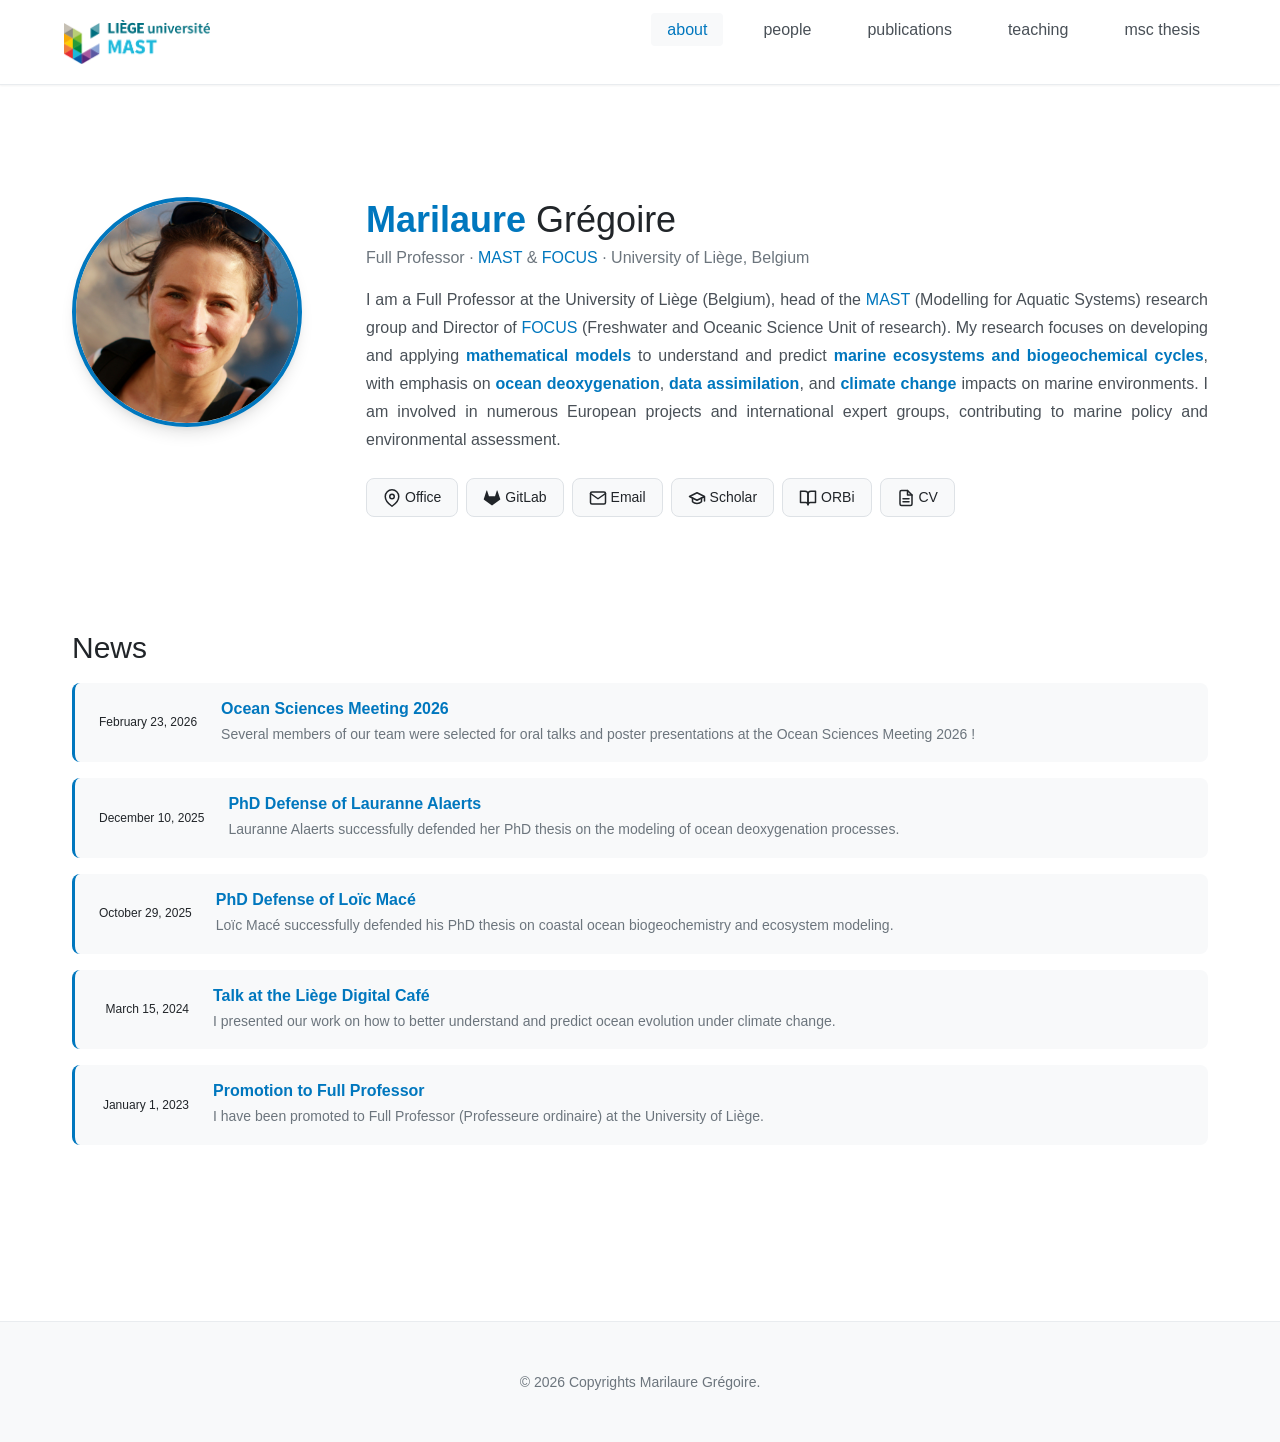
==== index.html @ 857de59a "🐠 Initialization !" ====
<!DOCTYPE html>
<html lang="en">
<head>
    <meta charset="UTF-8">
    <meta name="viewport" content="width=device-width, initial-scale=1.0">
    <meta name="description" content="Marilaure Grégoire - Full Professor at University of Liège, Director of MAST research group specializing in marine ecosystem modeling and ocean biogeochemistry.">
    <meta name="keywords" content="Marilaure Grégoire, MAST, ocean modeling, marine ecosystems, biogeochemistry, data assimilation, ULiège">
    <meta name="author" content="Marilaure Grégoire">

    <!-- Open Graph meta tags -->
    <meta property="og:title" content="Marilaure Grégoire - Marine Ecosystem Modeling">
    <meta property="og:description" content="Full Professor at University of Liège, Director of MAST research group">
    <meta property="og:type" content="website">
    <meta property="og:url" content="https://marilaure-gregoire.github.io">

    <title>Marilaure Grégoire - About</title>

    <!-- Stylesheet -->
    <link rel="stylesheet" href="css/main.css">
</head>
<body>
    <!-- Header & Navigation -->
    <header class="site-header">
        <nav class="nav-container">
            <a href="https://www.mast.uliege.be/" target="_blank" rel="noopener" class="nav-mast-link">
                <img src="../assets/mast.png" alt="MAST" class="nav-logo-mast">
            </a>
            <button class="mobile-menu-toggle" aria-label="Toggle navigation menu">☰</button>

            <ul class="nav-menu">
                <li><a href="index.html" class="active">about</a></li>
                <li><a href="pages/people.html">people</a></li>
                <li><a href="pages/publications.html">publications</a></li>
                <li><a href="pages/teaching.html">teaching</a></li>
                <li><a href="pages/thesis-topics.html">msc thesis</a></li>
            </ul>
        </nav>
    </header>

    <!-- Main Content -->
    <main class="main-content">
        <!-- Hero Section -->
        <section class="hero">
            <img src="assets/people/marilaure_gregoire.jpg"
                 alt="Marilaure Grégoire"
                 class="hero-image"
                 loading="lazy">

            <div class="hero-content">
                <h1 class="hero-title"><strong class="name-first">Marilaure</strong> Grégoire</h1>
                <p class="hero-subtitle">
                    Full Professor &middot;
                    <a href="https://www.mast.uliege.be/" target="_blank" rel="noopener">MAST</a>
                    &amp;
                    <a href="https://www.focus.uliege.be/" target="_blank" rel="noopener">FOCUS</a>
                    &middot; University of Liège, Belgium
                </p>

                <p class="hero-bio">
                    I am a Full Professor at the University of Liège (Belgium), head of the
                    <a href="https://www.mast.uliege.be/" target="_blank" rel="noopener">MAST</a>
                    (Modelling for Aquatic Systems) research group and Director of
                    <a href="https://www.focus.uliege.be/" target="_blank" rel="noopener">FOCUS</a>
                    (Freshwater and Oceanic Science Unit of research). My research focuses on
                    developing and applying <strong class="topic-highlight">mathematical models</strong> to understand and predict
                    <strong class="topic-highlight">marine ecosystems and biogeochemical cycles</strong>, with emphasis on
                    <strong class="topic-highlight">ocean deoxygenation</strong>,
                    <strong class="topic-highlight">data assimilation</strong>, and
                    <strong class="topic-highlight">climate change</strong> impacts on marine environments. I am
                    involved in numerous European projects and international expert groups,
                    contributing to marine policy and environmental assessment.
                </p>

                <div class="hero-links">
                    <a href="https://maps.app.goo.gl/ySG5SSZdLDBRMUTg8" target="_blank" rel="noopener">
                        <svg width="18" height="18" viewBox="0 0 24 24" fill="none" stroke="currentColor" stroke-width="2" stroke-linecap="round" stroke-linejoin="round" aria-hidden="true"><path d="M21 10c0 7-9 13-9 13s-9-6-9-13a9 9 0 0 1 18 0z"/><circle cx="12" cy="10" r="3"/></svg>
                        <span class="link-label">Office</span>
                    </a>
                    <a href="https://gitlab.uliege.be/especes/mast" target="_blank" rel="noopener">
                        <svg width="18" height="18" viewBox="0 0 24 24" fill="currentColor" aria-hidden="true"><path d="M22.65 14.39L12 22.13 1.35 14.39a.84.84 0 0 1-.3-.94l1.22-3.78 2.44-7.51A.42.42 0 0 1 4.82 2a.43.43 0 0 1 .58 0 .42.42 0 0 1 .11.18l2.44 7.49h8.1l2.44-7.51A.42.42 0 0 1 18.6 2a.43.43 0 0 1 .58 0 .42.42 0 0 1 .11.18l2.44 7.51L23 13.45a.84.84 0 0 1-.35.94z"/></svg>
                        <span class="link-label">GitLab</span>
                    </a>
                    <a href="mailto:mgregoire@uliege.be">
                        <svg width="18" height="18" viewBox="0 0 24 24" fill="none" stroke="currentColor" stroke-width="2" stroke-linecap="round" stroke-linejoin="round" aria-hidden="true"><path d="M4 4h16c1.1 0 2 .9 2 2v12c0 1.1-.9 2-2 2H4c-1.1 0-2-.9-2-2V6c0-1.1.9-2 2-2z"/><polyline points="22,6 12,13 2,6"/></svg>
                        <span class="link-label">Email</span>
                    </a>
                    <a href="https://scholar.google.com/citations?user=wizeNHcAAAAJ&hl=fr" target="_blank" rel="noopener">
                        <svg width="18" height="18" viewBox="0 0 24 24" fill="none" stroke="currentColor" stroke-width="2" stroke-linecap="round" stroke-linejoin="round" aria-hidden="true"><path d="M22 10v6M2 10l10-5 10 5-10 5z"/><path d="M6 12v5c3 3 9 3 12 0v-5"/></svg>
                        <span class="link-label">Scholar</span>
                    </a>
                    <a href="https://orbi.uliege.be/profile?uid=p001781" target="_blank" rel="noopener">
                        <svg width="18" height="18" viewBox="0 0 24 24" fill="none" stroke="currentColor" stroke-width="2" stroke-linecap="round" stroke-linejoin="round" aria-hidden="true"><path d="M2 3h6a4 4 0 0 1 4 4v14a3 3 0 0 0-3-3H2z"/><path d="M22 3h-6a4 4 0 0 0-4 4v14a3 3 0 0 1 3-3h7z"/></svg>
                        <span class="link-label">ORBi</span>
                    </a>
                    <a href="assets/cv.pdf" target="_blank">
                        <svg width="18" height="18" viewBox="0 0 24 24" fill="none" stroke="currentColor" stroke-width="2" stroke-linecap="round" stroke-linejoin="round" aria-hidden="true"><path d="M14 2H6a2 2 0 0 0-2 2v16a2 2 0 0 0 2 2h12a2 2 0 0 0 2-2V8z"/><polyline points="14 2 14 8 20 8"/><line x1="16" y1="13" x2="8" y2="13"/><line x1="16" y1="17" x2="8" y2="17"/></svg>
                        <span class="link-label">CV</span>
                    </a>
                </div>
            </div>
        </section>

        <!-- News Section -->
        <section id="news">
            <h2>News</h2>
            <ul class="news-list" id="news-list">
                <li class="news-item">
                    <time class="news-date">Loading…</time>
                    <h3 class="news-title">Please wait</h3>
                    <p class="news-excerpt">News items are being loaded.</p>
                </li>
            </ul>
        </section>
    </main>

    <!-- Footer -->
    <footer class="site-footer">
        <div class="footer-content">
            <p>© 2026 Copyrights Marilaure Grégoire.</p>
        </div>
    </footer>

    <!-- Scripts -->
    <script src="js/navigation.js"></script>
    <script src="js/main.js"></script>
</body>
</html>
---- css/main.css ----
/* ============================================
   Main Stylesheet - Marilaure Grégoire Website
   ============================================

   This file imports all CSS modules in the
   correct order for proper cascading.
   ============================================ */

/* 1. Variables - CSS custom properties */
@import './variables.css';

/* 2. Layout - Base structure and grid */
@import './layout.css';

/* 3. Components - Reusable UI elements */
@import './components.css';
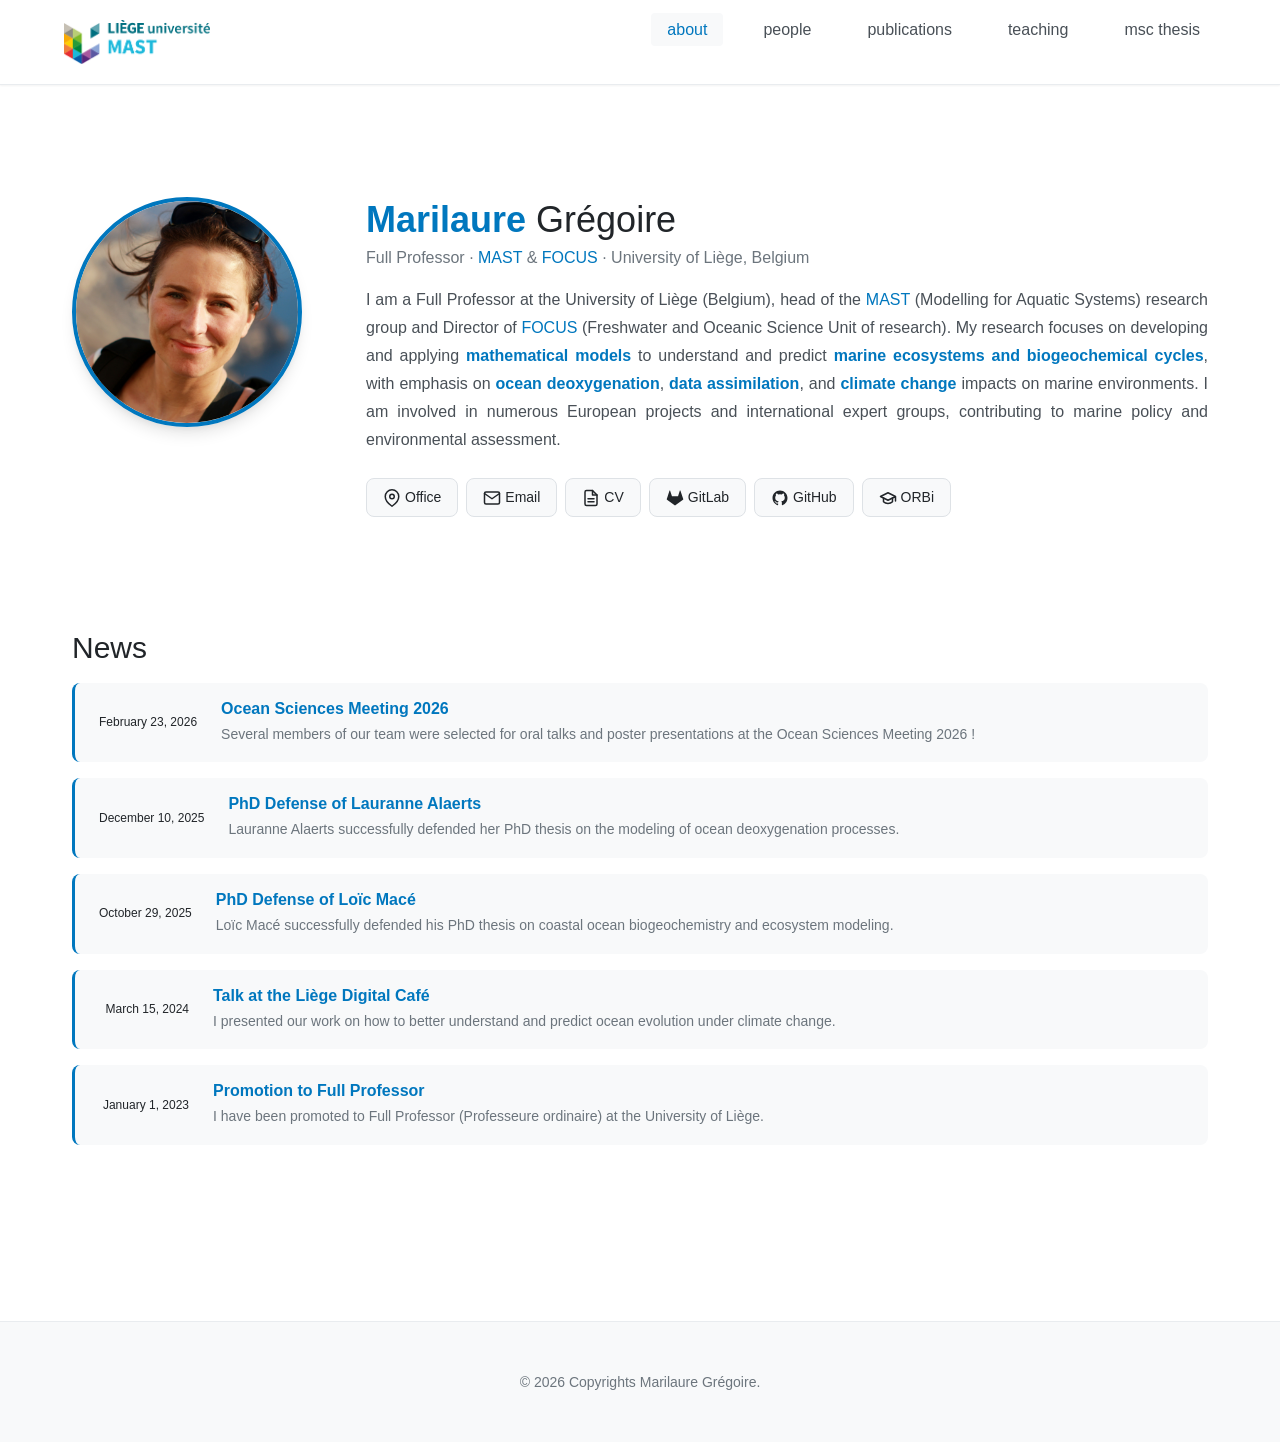
==== commit a84b8518: "🩹 Fixing logo issue" ====
--- a/index.html
+++ b/index.html
@@ -22,9 +22,7 @@
     <!-- Header & Navigation -->
     <header class="site-header">
         <nav class="nav-container">
-            <a href="https://www.mast.uliege.be/" target="_blank" rel="noopener" class="nav-mast-link">
-                <img src="../assets/mast.png" alt="MAST" class="nav-logo-mast">
-            </a>
+            <img src="assets/mast.png" alt="MAST" class="nav-logo-mast">
             <button class="mobile-menu-toggle" aria-label="Toggle navigation menu">☰</button>
 
             <ul class="nav-menu">
@@ -76,25 +74,25 @@
                         <svg width="18" height="18" viewBox="0 0 24 24" fill="none" stroke="currentColor" stroke-width="2" stroke-linecap="round" stroke-linejoin="round" aria-hidden="true"><path d="M21 10c0 7-9 13-9 13s-9-6-9-13a9 9 0 0 1 18 0z"/><circle cx="12" cy="10" r="3"/></svg>
                         <span class="link-label">Office</span>
                     </a>
+                    <a href="mailto:mgregoire@uliege.be">
+                        <svg width="18" height="18" viewBox="0 0 24 24" fill="none" stroke="currentColor" stroke-width="2" stroke-linecap="round" stroke-linejoin="round" aria-hidden="true"><path d="M4 4h16c1.1 0 2 .9 2 2v12c0 1.1-.9 2-2 2H4c-1.1 0-2-.9-2-2V6c0-1.1.9-2 2-2z"/><polyline points="22,6 12,13 2,6"/></svg>
+                        <span class="link-label">Email</span>
+                    </a>
+                    <a href="assets/cv.pdf" target="_blank">
+                        <svg width="18" height="18" viewBox="0 0 24 24" fill="none" stroke="currentColor" stroke-width="2" stroke-linecap="round" stroke-linejoin="round" aria-hidden="true"><path d="M14 2H6a2 2 0 0 0-2 2v16a2 2 0 0 0 2 2h12a2 2 0 0 0 2-2V8z"/><polyline points="14 2 14 8 20 8"/><line x1="16" y1="13" x2="8" y2="13"/><line x1="16" y1="17" x2="8" y2="17"/></svg>
+                        <span class="link-label">CV</span>
+                    </a>
                     <a href="https://gitlab.uliege.be/especes/mast" target="_blank" rel="noopener">
                         <svg width="18" height="18" viewBox="0 0 24 24" fill="currentColor" aria-hidden="true"><path d="M22.65 14.39L12 22.13 1.35 14.39a.84.84 0 0 1-.3-.94l1.22-3.78 2.44-7.51A.42.42 0 0 1 4.82 2a.43.43 0 0 1 .58 0 .42.42 0 0 1 .11.18l2.44 7.49h8.1l2.44-7.51A.42.42 0 0 1 18.6 2a.43.43 0 0 1 .58 0 .42.42 0 0 1 .11.18l2.44 7.51L23 13.45a.84.84 0 0 1-.35.94z"/></svg>
                         <span class="link-label">GitLab</span>
                     </a>
-                    <a href="mailto:mgregoire@uliege.be">
-                        <svg width="18" height="18" viewBox="0 0 24 24" fill="none" stroke="currentColor" stroke-width="2" stroke-linecap="round" stroke-linejoin="round" aria-hidden="true"><path d="M4 4h16c1.1 0 2 .9 2 2v12c0 1.1-.9 2-2 2H4c-1.1 0-2-.9-2-2V6c0-1.1.9-2 2-2z"/><polyline points="22,6 12,13 2,6"/></svg>
-                        <span class="link-label">Email</span>
-                    </a>
-                    <a href="https://scholar.google.com/citations?user=wizeNHcAAAAJ&hl=fr" target="_blank" rel="noopener">
-                        <svg width="18" height="18" viewBox="0 0 24 24" fill="none" stroke="currentColor" stroke-width="2" stroke-linecap="round" stroke-linejoin="round" aria-hidden="true"><path d="M22 10v6M2 10l10-5 10 5-10 5z"/><path d="M6 12v5c3 3 9 3 12 0v-5"/></svg>
-                        <span class="link-label">Scholar</span>
+                    <a href="https://github.com/Modelling-for-Aquatic-Systems" target="_blank" rel="noopener">
+                        <svg width="18" height="18" viewBox="0 0 24 24" fill="currentColor" aria-hidden="true"><path d="M12 2C6.477 2 2 6.484 2 12.017c0 4.425 2.865 8.18 6.839 9.504.5.092.682-.217.682-.483 0-.237-.008-.868-.013-1.703-2.782.605-3.369-1.343-3.369-1.343-.454-1.158-1.11-1.466-1.11-1.466-.908-.62.069-.608.069-.608 1.003.07 1.531 1.032 1.531 1.032.892 1.53 2.341 1.088 2.91.832.092-.647.35-1.088.636-1.338-2.22-.253-4.555-1.113-4.555-4.951 0-1.093.39-1.988 1.029-2.688-.103-.253-.446-1.272.098-2.65 0 0 .84-.27 2.75 1.026A9.564 9.564 0 0 1 12 6.844a9.59 9.59 0 0 1 2.504.337c1.909-1.296 2.747-1.027 2.747-1.027.546 1.379.202 2.398.1 2.651.64.7 1.028 1.595 1.028 2.688 0 3.848-2.339 4.695-4.566 4.943.359.309.678.92.678 1.855 0 1.338-.012 2.419-.012 2.747 0 .268.18.58.688.482A10.02 10.02 0 0 0 22 12.017C22 6.484 17.522 2 12 2z"/></svg>
+                        <span class="link-label">GitHub</span>
                     </a>
                     <a href="https://orbi.uliege.be/profile?uid=p001781" target="_blank" rel="noopener">
-                        <svg width="18" height="18" viewBox="0 0 24 24" fill="none" stroke="currentColor" stroke-width="2" stroke-linecap="round" stroke-linejoin="round" aria-hidden="true"><path d="M2 3h6a4 4 0 0 1 4 4v14a3 3 0 0 0-3-3H2z"/><path d="M22 3h-6a4 4 0 0 0-4 4v14a3 3 0 0 1 3-3h7z"/></svg>
+                        <svg width="18" height="18" viewBox="0 0 24 24" fill="none" stroke="currentColor" stroke-width="2" stroke-linecap="round" stroke-linejoin="round" aria-hidden="true"><path d="M22 10v6M2 10l10-5 10 5-10 5z"/><path d="M6 12v5c3 3 9 3 12 0v-5"/></svg>
                         <span class="link-label">ORBi</span>
-                    </a>
-                    <a href="assets/cv.pdf" target="_blank">
-                        <svg width="18" height="18" viewBox="0 0 24 24" fill="none" stroke="currentColor" stroke-width="2" stroke-linecap="round" stroke-linejoin="round" aria-hidden="true"><path d="M14 2H6a2 2 0 0 0-2 2v16a2 2 0 0 0 2 2h12a2 2 0 0 0 2-2V8z"/><polyline points="14 2 14 8 20 8"/><line x1="16" y1="13" x2="8" y2="13"/><line x1="16" y1="17" x2="8" y2="17"/></svg>
-                        <span class="link-label">CV</span>
                     </a>
                 </div>
             </div>
